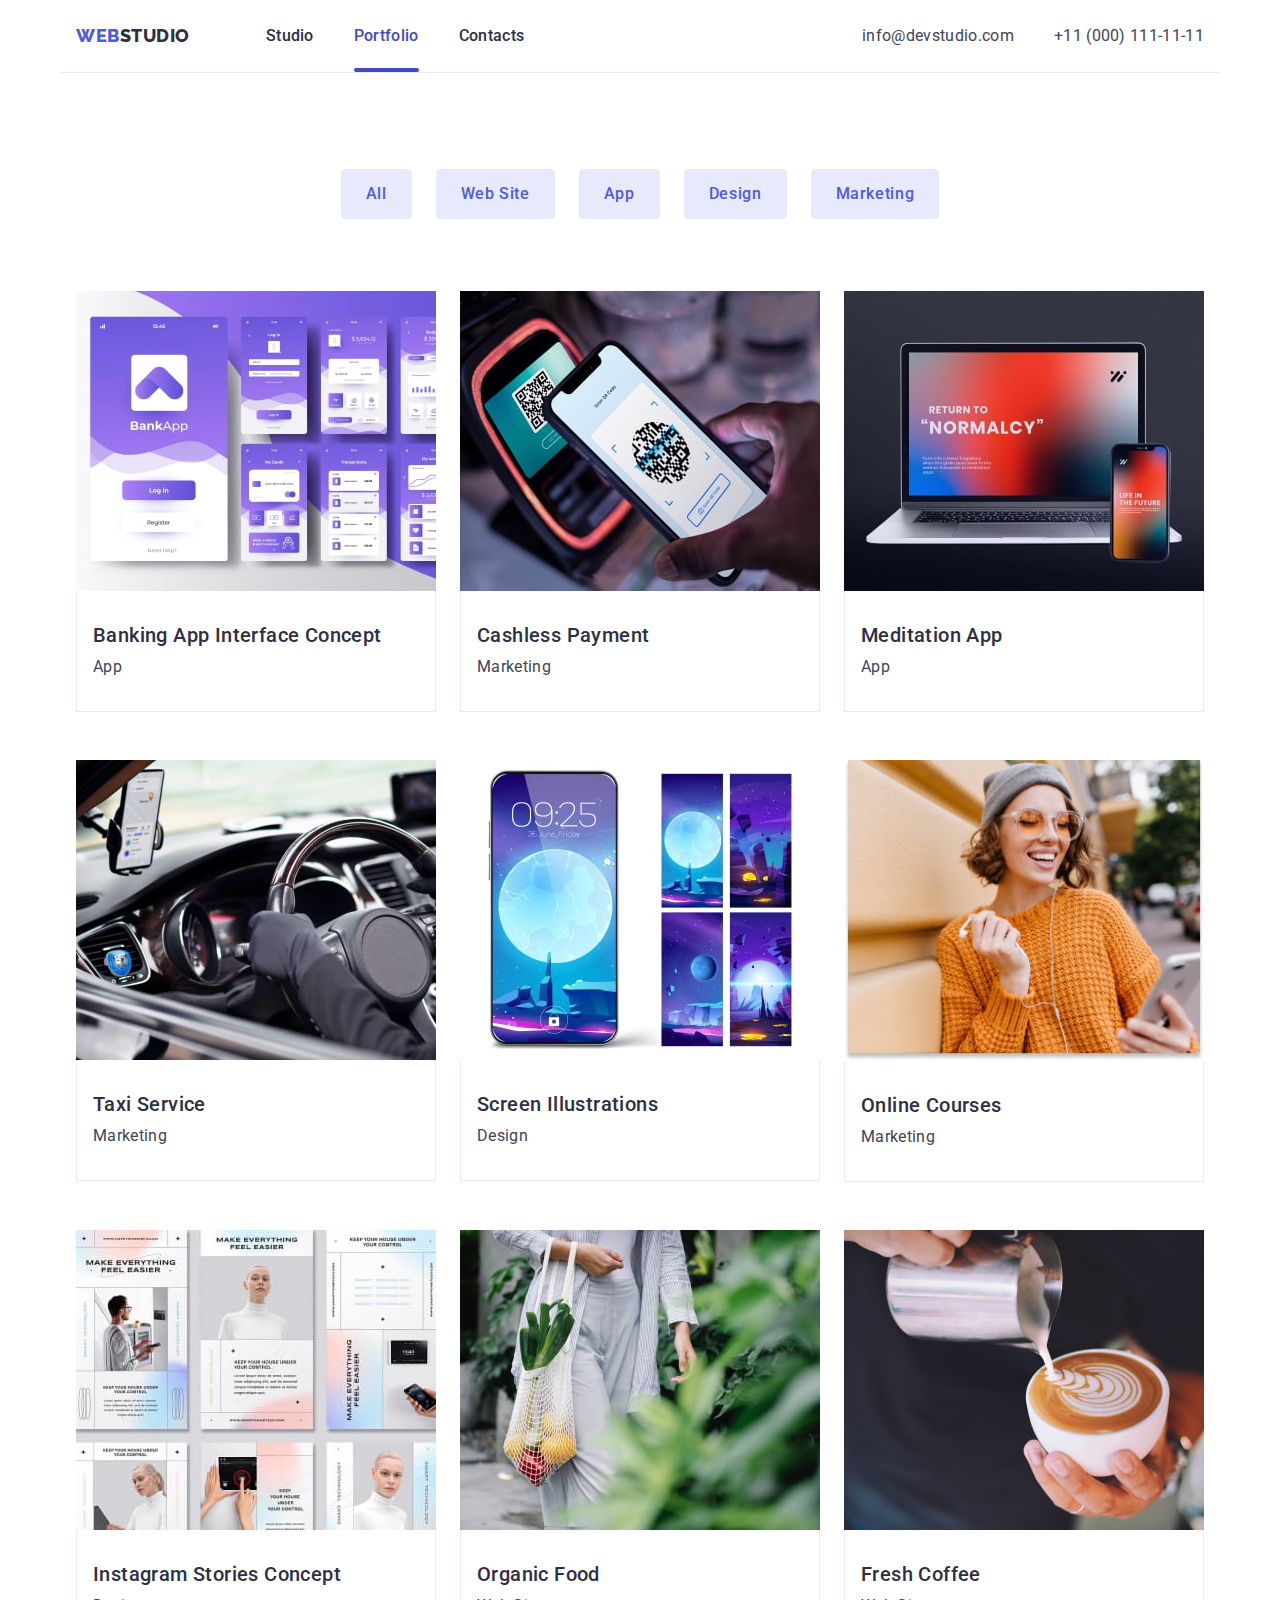
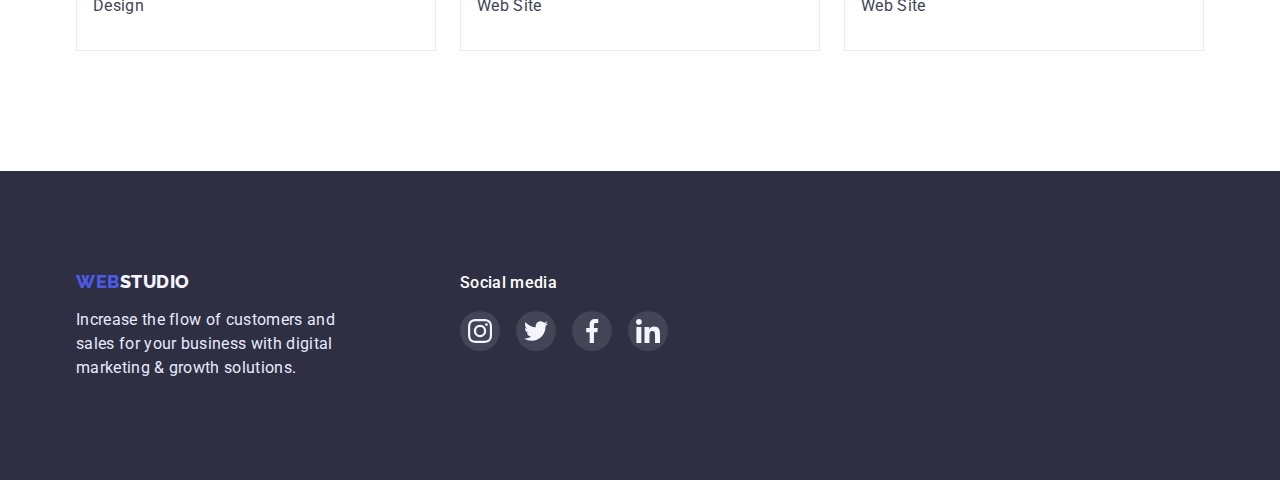
==== portfolio.html @ c79f10d1 "add previous files, add underline nav" ====
<!DOCTYPE html>
<html lang="en">
  <head>
    <meta charset="UTF-8" />
    <meta http-equiv="X-UA-Compatible" content="IE=edge" />
    <meta name="viewport" content="width=device-width, initial-scale=1.0" />
    <title>Portfolio</title>
    <link rel="preconnect" href="https://fonts.googleapis.com" />
    <link rel="preconnect" href="https://fonts.gstatic.com" crossorigin />
    <link
      href="https://fonts.googleapis.com/css2?family=Raleway:wght@800&family=Roboto:wght@400;500;700;900&display=swap"
      rel="stylesheet"
    />
    <link
      rel="stylesheet"
      href="https://cdnjs.cloudflare.com/ajax/libs/modern-normalize/1.1.0/modern-normalize.min.css"
    />
    <link rel="stylesheet" href="./css/styles.css" />
  </head>
  <body>
    <header class="header">
      <div class="container header-nav">
        <nav class="main-nav">
          <a class="logo link" href="./index.html"
            >Web<span class="studio-header-logo">Studio</span></a
          >
          <ul class="header-list list">
            <li class="item">
              <a class="header-link link" href="./index.html">Studio</a>
            </li>
            <li class="item">
              <a class="current-link header-link link" href="./portfolio.html"
                >Portfolio</a
              >
            </li>
            <li class="item">
              <a class="header-link link" href="">Contacts</a>
            </li>
          </ul>
        </nav>
        <address class="header-address">
          <ul class="address-list list">
            <li class="item">
              <a class="address-link link" href="mailto:info@devstudio.com"
                >info@devstudio.com</a
              >
            </li>
            <li class="item">
              <a class="address-link link" href="tel:+110001111111"
                >+11 (000) 111-11-11</a
              >
            </li>
          </ul>
        </address>
      </div>
    </header>
    <main>
      <section class="portfolio-section section">
        <div class="container">
          <h1 class="visually-hidden">Portfolio</h1>
          <ul class="filter-list list">
            <li class="item">
              <button class="filter-btn" type="button">All</button>
            </li>
            <li class="item">
              <button class="filter-btn" type="button">Web Site</button>
            </li>
            <li class="item">
              <button class="filter-btn" type="button">App</button>
            </li>
            <li class="item">
              <button class="filter-btn" type="button">Design</button>
            </li>
            <li class="item">
              <button class="filter-btn" type="button">Marketing</button>
            </li>
          </ul>
          <ul class="portfolio-list list">
            <li class="item">
              <a class="portfolio-link link" href="">
                <img
                  class="portfolio-img"
                  src="./images2/banking-app.jpg"
                  alt="banking app"
                  width="360"
                  height="300"
                />
                <div class="portfolio-img-text">
                  <h2 class="third-title-section">
                    Banking App Interface Concept
                  </h2>
                  <p class="portfolio-text">App</p>
                </div>
              </a>
            </li>
            <li class="item">
              <a class="portfolio-link link" href="">
                <img
                  class="portfolio-img"
                  src="./images2/cashless-payment.jpg"
                  alt="cashless-payment"
                  width="360"
                  height="300"
                />
                <div class="portfolio-img-text">
                  <h2 class="third-title-section">Cashless Payment</h2>
                  <p class="portfolio-text">Marketing</p>
                </div>
              </a>
            </li>
            <li class="item">
              <a class="portfolio-link link" href="">
                <img
                  class="portfolio-img"
                  src="./images2/meditaion-app.jpg"
                  alt="meditaion-app"
                  width="360"
                  height="300"
                />
                <div class="portfolio-img-text">
                  <h2 class="third-title-section">Meditation App</h2>
                  <p class="portfolio-text">App</p>
                </div>
              </a>
            </li>
            <li class="item">
              <a class="portfolio-link link" href="">
                <img
                  class="portfolio-img"
                  src="./images2/taxi-service.jpg"
                  alt="taxi-service"
                  width="360"
                  height="300"
                />
                <div class="portfolio-img-text">
                  <h2 class="third-title-section">Taxi Service</h2>
                  <p class="portfolio-text">Marketing</p>
                </div>
              </a>
            </li>
            <li class="item">
              <a class="portfolio-link link" href="">
                <img
                  class="portfolio-img"
                  src="./images2/screen-illustrations.jpg"
                  alt="screen-illustrations"
                  width="360"
                  height="300"
                />
                <div class="portfolio-img-text">
                  <h2 class="third-title-section">Screen Illustrations</h2>
                  <p class="portfolio-text">Design</p>
                </div>
              </a>
            </li>
            <li class="item">
              <a class="portfolio-link link" href="">
                <img
                  class="portfolio-img"
                  src="./images2/online-courses.jpg"
                  alt="online-courses"
                  width="360"
                  height="300"
                />
                <div class="portfolio-img-text">
                  <h2 class="third-title-section">Online Courses</h2>
                  <p class="portfolio-text">Marketing</p>
                </div>
              </a>
            </li>
            <li class="item">
              <a class="portfolio-link link" href="">
                <img
                  class="portfolio-img"
                  src="./images2/stories-concept.jpg"
                  alt="stories-concept"
                  width="360"
                  height="300"
                />
                <div class="portfolio-img-text">
                  <h2 class="third-title-section">Instagram Stories Concept</h2>
                  <p class="portfolio-text">Design</p>
                </div>
              </a>
            </li>
            <li class="item">
              <a class="portfolio-link link" href="">
                <img
                  class="portfolio-img"
                  src="./images2/organic-food.jpg"
                  alt="organic-food"
                  width="360"
                  height="300"
                />
                <div class="portfolio-img-text">
                  <h2 class="third-title-section">Organic Food</h2>
                  <p class="portfolio-text">Web Site</p>
                </div>
              </a>
            </li>
            <li class="item">
              <a class="portfolio-link link" href="">
                <img
                  class="portfolio-img"
                  src="./images2/fresh-coffee.jpg"
                  alt="fresh-coffee"
                  width="360"
                  height="300"
                />
                <div class="portfolio-img-text">
                  <h2 class="third-title-section">Fresh Coffee</h2>
                  <p class="portfolio-text">Web Site</p>
                </div>
              </a>
            </li>
          </ul>
        </div>
      </section>
    </main>
    <footer class="footer">
      <div class="container social-media-add">
        <div>
          <a class="logo link logo-footer" href="./index.html">
            Web<span class="studio-footer-logo">Studio</span></a
          >
          <p class="footer-text">
            Increase the flow of customers and sales for your business with
            digital marketing & growth solutions.
          </p>
        </div>
        <div class="social-media-container">
          <p class="text-sm">Social media</p>
          <ul class="list list-icons-sm">
            <li class="item-icon-sm">
              <a
                class="link-sm"
                href=""
                target="_blank"
                rel="noopener noreferrer nofollow"
              >
                <svg class="icon-sm" width="24" height="24">
                  <use href="./images/symbol-defs.svg#instagram"></use>
                </svg>
              </a>
            </li>
            <li class="item-icon-sm">
              <a
                class="link-sm"
                href=""
                target="_blank"
                rel="noopener noreferrer nofollow"
              >
                <svg class="icon-sm" width="24" height="24">
                  <use href="./images/symbol-defs.svg#twitter"></use>
                </svg>
              </a>
            </li>
            <li class="item-icon-sm">
              <a
                class="link-sm"
                href=""
                target="_blank"
                rel="noopener noreferrer nofollow"
              >
                <svg class="icon-sm" width="24" height="24">
                  <use href="./images/symbol-defs.svg#facebook"></use>
                </svg>
              </a>
            </li>
            <li class="item-icon-sm">
              <a
                class="link-sm"
                href=""
                target="_blank"
                rel="noopener noreferrer nofollow"
              >
                <svg class="icon-sm" width="24" height="24">
                  <use href="./images/symbol-defs.svg#linkedin"></use>
                </svg>
              </a>
            </li>
          </ul>
        </div>
      </div>
    </footer>
  </body>
</html>
---- css/styles.css ----
:root {
  --color-iris: #4d5ae5;
  --color-ocean: #404bbf;
  --color-navy-blue: #2e2f42;
  --color-green: #31d0aa;
  --color-slate: #434455;
  --color-light-slate: #8e8f99;
  --color-cornflower: #e7e9fc;
  --color-cloud: #f4f4fd;
  --color-navy-blue-modal: #2e2f42;
  --color-grey: #2e2f42;
  --color-white: #ffffff;
}

body {
  font-family: 'Roboto', sans-serif;
  font-weight: 500;
  font-style: normal;
  background-color: var(--color-white);
  color: var(--color-slate);
}

.link {
  text-decoration: none;
}

.list {
  list-style: none;
}

.container {
  margin-left: auto;
  margin-right: auto;
  width: 1158px;
  padding-left: 15px;
  padding-right: 15px;
  /* outline: 4px solid tomato; */
}

.section {
  padding-top: 120px;
  padding-bottom: 120px;
}

/* Logo */
.logo {
  font-family: 'Raleway', sans-serif;
  font-weight: 800;
  font-size: 18px;
  line-height: 1.17;
  letter-spacing: 0.03em;
  text-transform: uppercase;
  color: var(--color-iris);
}

.studio-header-logo {
  color: var(--color-navy-blue);
}

.studio-footer-logo {
  color: var(--color-cloud);
}

/* Menu nav, address */

.header .container {
  border-bottom: 1px solid var(--color-cornflower);
}

.header-link {
  position: relative;
  display: block;
  padding-top: 24px;
  padding-bottom: 24px;

  font-size: 16px;
  line-height: 1.5;
  letter-spacing: 0.02em;
  color: var(--color-navy-blue);
}

/* Add bottom underline for current page */

.current-link {
  color: var(--color-ocean);
}

.current-link::after {
  display: inline-block;
  content: '';
  position: absolute;
  bottom: 0;
  right: 0;
  width: 100%;
  height: 4px;
  background: var(--color-ocean);
  border-radius: 2px;
}

.header-address {
  font-style: normal;
  margin-left: auto;
}
.address-link {
  font-weight: 400;
  font-size: 16px;
  line-height: 1.5;
  letter-spacing: 0.02em;
  color: inherit;
}
.header-link:is(:hover, :focus),
.address-link:is(:hover, :focus) {
  color: var(--color-ocean);
}

.header-nav {
  display: flex;
  align-items: center;
}

.main-nav {
  display: flex;
  align-items: center;
}
.header-list {
  display: flex;
  margin-left: 76px;
  padding-left: 0;
  margin-top: 0;
  margin-bottom: 0;
}

.header-list .item:not(:last-child) {
  margin-right: 40px;
}

.address-list {
  display: flex;
  padding-left: 0;
  margin: 0;
}

.address-list .item + .item {
  margin-left: 40px;
}

/* Hero */

.hero {
  background-color: var(--color-navy-blue);
  text-align: center;
  padding-top: 188px;
  padding-bottom: 188px;
}

.overlay {
  max-width: 1440px;
  height: 600px;
  margin-left: auto;
  margin-right: auto;

  background-image: linear-gradient(
      to right,
      rgba(46, 47, 66, 0.7),
      rgba(46, 47, 66, 0.7)
    ),
    url('../images/people-office.jpg');
}

.hero-title {
  margin-top: 0;
  margin-bottom: 48px;
  margin-left: auto;
  margin-right: auto;
  max-width: 496px;

  font-weight: 700;
  font-size: 56px;
  line-height: 1.07;
  letter-spacing: 0.02em;
  text-align: center;
  color: var(--color-white);
}

.hero-btn {
  display: inline-block;
  min-width: 169px;
  padding: 16px 32px;
  border-radius: 4px;
  border: 1px solid transparent;

  font-family: inherit;
  font-weight: inherit;
  background-color: var(--color-iris);
  font-size: 16px;
  line-height: 1.5;
  letter-spacing: 0.04em;
  color: var(--color-white);
  cursor: pointer;
}

.hero-btn:is(:hover, :focus) {
  background-color: var(--color-ocean);
}

/* Modal window */
.backdrop {
  position: fixed;
  top: 0;
  left: 0;

  width: 100%;
  height: 100%;
  background-color: rgba(46, 47, 66, 0.4);
}

.modal {
  position: absolute;
  width: 408px;
  height: 576px;
  /* top: 50%;
  left: 50%;
  transform: translate(-50%, -50%); */

  background: #fcfcfc;
  box-shadow: 0px 1px 1px rgba(0, 0, 0, 0.14), 0px 1px 3px rgba(0, 0, 0, 0.12),
    0px 2px 1px rgba(0, 0, 0, 0.2);
  border-radius: 4px;
}

/* Our advantages */

.visually-hidden {
  position: absolute;
  width: 1px;
  height: 1px;
  margin: -1px;
  border: 0;
  padding: 0;
  white-space: nowrap;
  clip-path: inset(100%);
  clip: rect(0 0 0 0);
  overflow: hidden;
}

.advantages-list {
  display: flex;
  margin-top: 0;
  margin-bottom: 0;
  padding-left: 0;
  padding-right: 0;
}

.advantages-list .item {
  flex-basis: calc((100%-72px) / 4);
  margin-right: 24px;
  align-items: center;
}

.advantages-list .item:last-child {
  margin-right: 0;
}

.third-title-section {
  margin-top: 0;
  margin-bottom: 8px;

  font-weight: inherit;
  font-size: 20px;
  line-height: 1.2;
  letter-spacing: 0.02em;
  color: var(--color-navy-blue);
}

.advantages-text,
.member-text,
.portfolio-text {
  margin: 0;

  font-weight: 400;
  font-size: 16px;
  line-height: 1.5;
  letter-spacing: 0.02em;
  color: var(--color-slate);
}

/* Icons advantages */

.item-icon-advantages {
  display: flex;
  width: 264px;
  height: 112px;
  background-color: var(--color-cloud);
  margin-bottom: 8px;
  border-radius: 4px;
  justify-content: center;
  align-items: center;
}

/* What are we doing*/
.doing {
  padding-top: 0;
}

.second-title-section {
  margin-top: 0;
  margin-bottom: 72px;

  font-weight: 700;
  font-size: 36px;
  line-height: 1.11;
  letter-spacing: 0.02em;
  text-align: center;
  text-transform: capitalize;
  color: var(--color-navy-blue);
}

.doing-list {
  display: flex;
  padding-left: 0;
  margin: 0;
}

/* Properties for Images */

.team-img {
  display: block;
  max-width: 100%;
  height: auto;
}

.section-img {
  display: block;
  max-width: 100%;
  height: auto;
  border: 1px solid var(--color-cornflower);
}

.portfolio-img {
  display: block;
  max-width: 100%;
  height: auto;
}

.doing-list .item {
  width: 360px;
}

.doing-list .item + .item {
  margin-left: 24px;
}

/* Our team  */

.team {
  background-color: var(--color-cloud);
}

.team-list {
  display: flex;
  margin: 0;
  padding-left: 0;
  text-align: center;
}

.team-list .item {
  width: calc((100%-72px) / 4);
  margin-right: 24px;
  box-shadow: 0px 1px 6px rgba(46, 47, 66, 0.08),
    0px 1px 1px rgba(46, 47, 66, 0.16), 0px 2px 1px rgba(46, 47, 66, 0.08);
}

.team-list .item:last-child {
  margin-right: 0;
}

.team-img-text {
  padding: 32px 16px;
  background-color: var(--color-white);
  border-radius: 0px 0px 4px 4px;
}

/* Icons team */

.list-icons-member {
  display: flex;
  padding: 0;
  margin-top: 8px;
}

.item-icon-member {
  width: 40px;
  height: 40px;
  margin-right: 24px;
}

.item-icon-member:last-child {
  margin-right: 0;
}

.link-member:is(:hover, :focus, :active) {
  background-color: var(--color-ocean);
}

.link-member {
  display: flex;
  width: 100%;
  height: 100%;
  border-radius: 50%;
  background-color: var(--color-iris);
  color: var(--color-cloud);
  justify-content: center;
  align-items: center;
}

.icon-member {
  fill: currentColor;
}

/* Icons Customers */

.customers-list {
  display: flex;
  padding: 0;
  margin: 0;
}

.item-icon-customer {
  width: 168px;
  height: 88px;
  margin-right: 24px;
}

.item-icon-customer:last-child {
  margin-right: 0;
}

.link-customer {
  display: flex;
  width: 100%;
  height: 100%;
  color: var(--color-light-slate);
  border: 1px solid var(--color-light-slate);
  border-radius: 4px;
  justify-content: center;
  align-items: center;
}

.icon-customer {
  fill: currentColor;
}

/* Hover/focus icons-customers */

.link-customer:is(:hover, :focus) {
  border: 1px solid var(--color-ocean);
}

.link-customer:is(:hover, :focus, :active) {
  color: var(--color-ocean);
}

/* Footer */

.footer {
  padding-top: 100px;
  padding-bottom: 100px;
  background-color: var(--color-navy-blue);
}

.logo-footer {
  display: block;
  margin-bottom: 16px;
}

.footer-text {
  width: 264px;
  margin: 0;
  font-weight: 400;
  font-size: 16px;
  line-height: 1.5;
  letter-spacing: 0.02em;
  color: var(--color-cornflower);
}

.social-media-add {
  display: flex;
}

.text-sm {
  margin-top: 0;

  font-weight: inherit;
  color: var(--color-white);
  font-size: 16px;
  line-height: 1.5;
  letter-spacing: 0.02em;
}

.social-media-container {
  margin-left: 120px;
}

/* Icons Social Media */

.list-icons-sm {
  display: flex;
  padding: 0;
  margin: 0;
}

.item-icon-sm {
  width: 40px;
  height: 40px;
  margin-right: 16px;
}

.item-icon-sm:last-child {
  margin-right: 0;
}

.link-sm {
  display: flex;
  width: 100%;
  height: 100%;
  border-radius: 50%;
  color: var(--color-cloud);
  background-color: rgba(255, 255, 255, 0.1);
  justify-content: center;
  align-items: center;
}

.icon-sm {
  fill: currentColor;
}

.link-sm:is(:hover, :focus, :active) {
  background-color: var(--color-green);
}

/* Filter buttons */

.filter-btn {
  background-color: var(--color-cornflower);
  font-family: inherit;
  font-weight: inherit;
  font-size: 16px;
  line-height: 1.5;
  letter-spacing: 0.04em;
  color: var(--color-iris);
  border: 1px solid var(--color-cornflower);
  border-radius: 4px;
  cursor: pointer;
}

.filter-btn:is(:hover, :focus) {
  background-color: var(--color-ocean);
  color: var(--color-white);
  box-shadow: 0px 3px 1px rgba(0, 0, 0, 0.1), 0px 2px 1px rgba(0, 0, 0, 0.08),
    0px 2px 2px rgba(0, 0, 0, 0.12);
  border-color: transparent;
}

.filter-list {
  display: flex;
  padding-left: 0;
  margin-top: 0;
  margin-bottom: 0;

  justify-content: center;
  gap: 24px;
}

/* Portfolio-cards */

.portfolio-section {
  padding-top: 96px;
}

.filter-btn {
  display: block;
  padding: 12px 24px;
}

.portfolio-list {
  display: flex;
  flex-wrap: wrap;
  padding-left: 0;
  margin-bottom: 0;
  margin-top: 72px;
  row-gap: 48px;
  column-gap: 24px;
}

.portfolio-link:is(:hover, :focus) {
  box-shadow: 0px 1px 6px rgba(46, 47, 66, 0.08),
    0px 1px 1px rgba(46, 47, 66, 0.16), 0px 2px 1px rgba(46, 47, 66, 0.08);
}

.portfolio-link {
  display: block;
}

.portfolio-img-text {
  padding-top: 32px;
  padding-bottom: 32px;
  padding-left: 16px;
  border: 1px solid var(--color-cornflower);
  border-top: none;
}
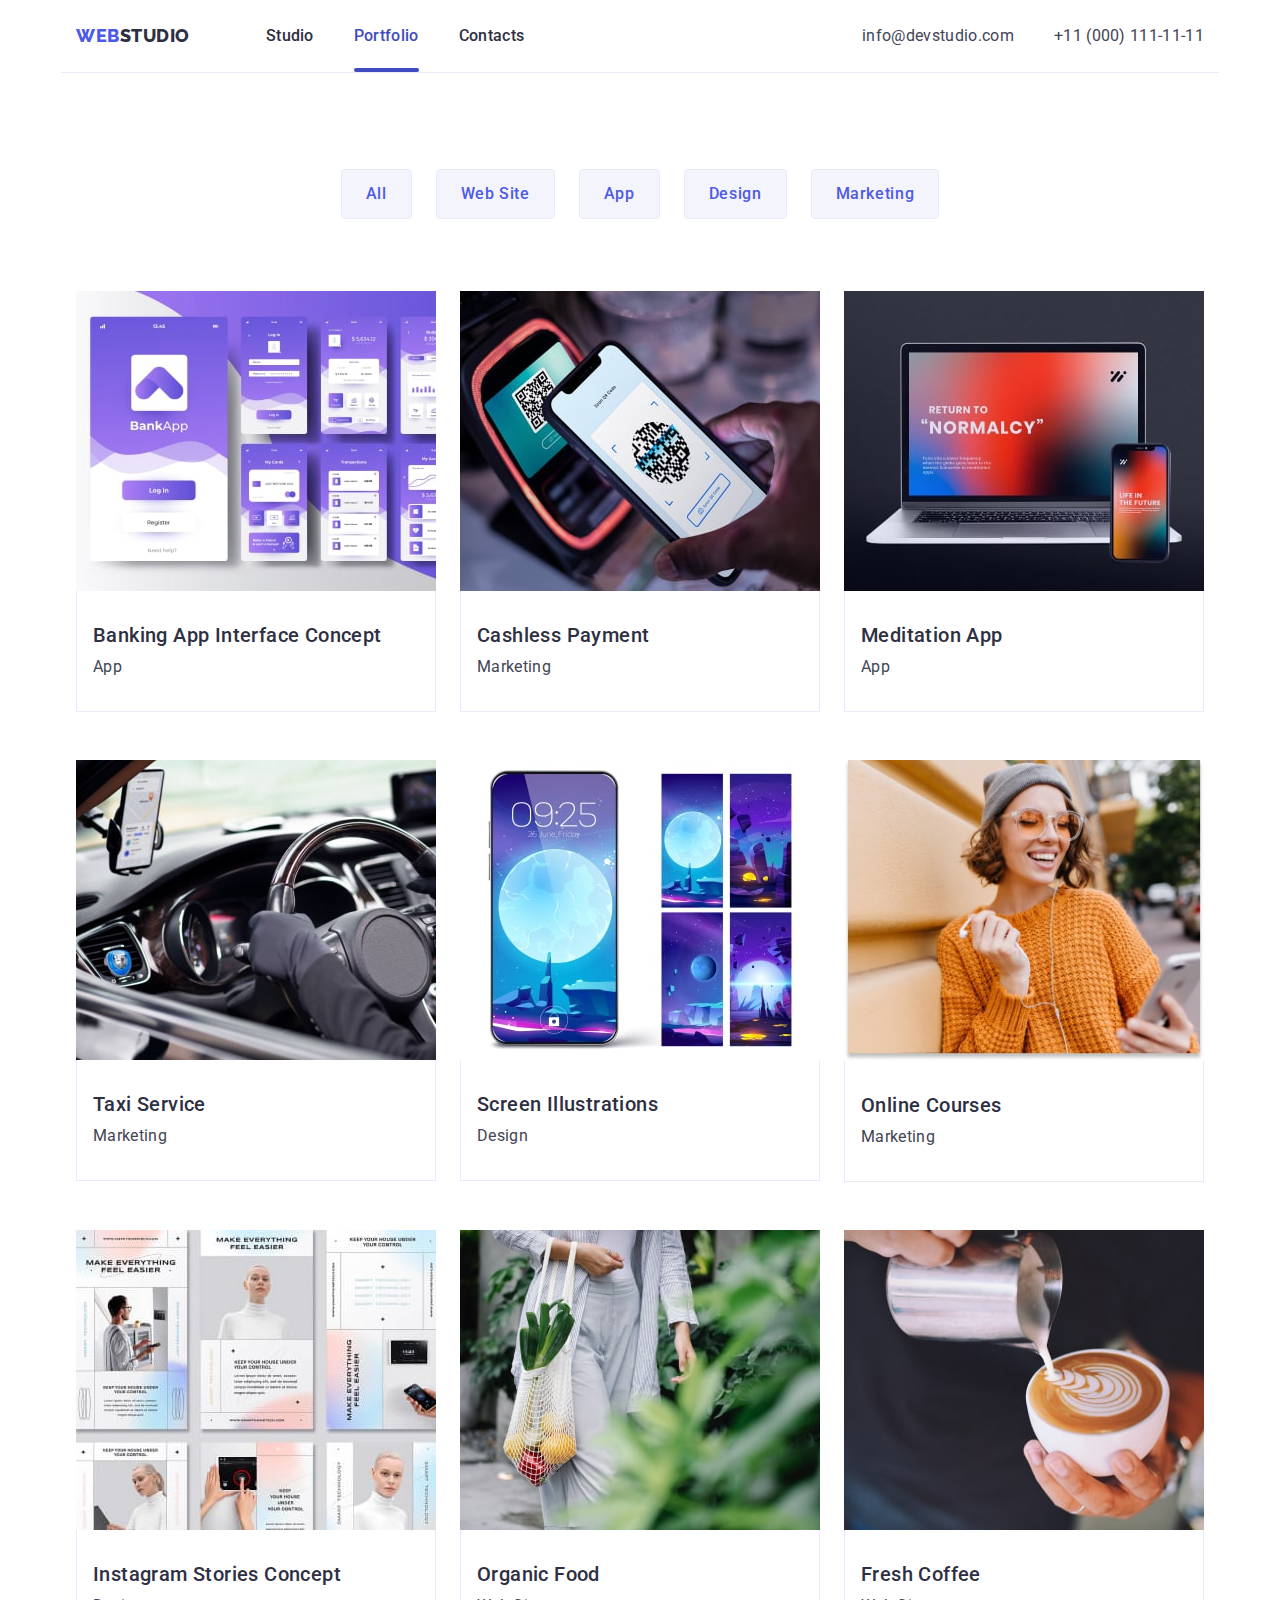
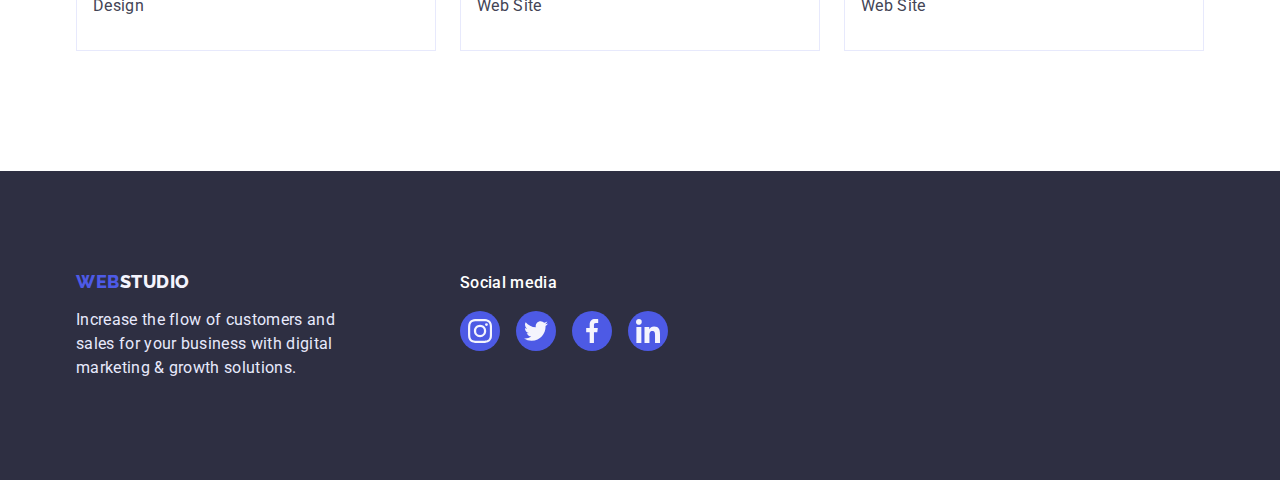
==== commit 223a3050: "add css transitions on portfolio-cards" ====
--- a/portfolio.html
+++ b/portfolio.html
@@ -75,16 +75,29 @@
               <button class="filter-btn" type="button">Marketing</button>
             </li>
           </ul>
+
+          <!-- Portfolio -->
+
           <ul class="portfolio-list list">
             <li class="item">
               <a class="portfolio-link link" href="">
-                <img
-                  class="portfolio-img"
-                  src="./images2/banking-app.jpg"
-                  alt="banking app"
-                  width="360"
-                  height="300"
-                />
+                <div class="portfolio-thumbs">
+                  <div class="overlay-container">
+                    <p class="portfolio-thumbs-text">
+                      14 Stylish and User-Friendly App Design Concepts · Task
+                      Manager App · Calorie Tracker App · Exotic Fruit Ecommerce
+                      App · Cloud Storage App
+                    </p>
+                  </div>
+
+                  <img
+                    class="portfolio-img"
+                    src="./images2/banking-app.jpg"
+                    alt="banking app"
+                    width="360"
+                    height="300"
+                  />
+                </div>
                 <div class="portfolio-img-text">
                   <h2 class="third-title-section">
                     Banking App Interface Concept
@@ -95,13 +108,22 @@
             </li>
             <li class="item">
               <a class="portfolio-link link" href="">
-                <img
-                  class="portfolio-img"
-                  src="./images2/cashless-payment.jpg"
-                  alt="cashless-payment"
-                  width="360"
-                  height="300"
-                />
+                <div class="portfolio-thumbs">
+                  <div class="overlay-container">
+                    <p class="portfolio-thumbs-text">
+                      14 Stylish and User-Friendly App Design Concepts · Task
+                      Manager App · Calorie Tracker App · Exotic Fruit Ecommerce
+                      App · Cloud Storage App
+                    </p>
+                  </div>
+                  <img
+                    class="portfolio-img"
+                    src="./images2/cashless-payment.jpg"
+                    alt="cashless-payment"
+                    width="360"
+                    height="300"
+                  />
+                </div>
                 <div class="portfolio-img-text">
                   <h2 class="third-title-section">Cashless Payment</h2>
                   <p class="portfolio-text">Marketing</p>
@@ -110,13 +132,23 @@
             </li>
             <li class="item">
               <a class="portfolio-link link" href="">
-                <img
-                  class="portfolio-img"
-                  src="./images2/meditaion-app.jpg"
-                  alt="meditaion-app"
-                  width="360"
-                  height="300"
-                />
+                <div class="portfolio-thumbs">
+                  <div class="overlay-container">
+                    <p class="portfolio-thumbs-text">
+                      14 Stylish and User-Friendly App Design Concepts · Task
+                      Manager App · Calorie Tracker App · Exotic Fruit Ecommerce
+                      App · Cloud Storage App
+                    </p>
+                  </div>
+                  <img
+                    class="portfolio-img"
+                    src="./images2/meditaion-app.jpg"
+                    alt="meditaion-app"
+                    width="360"
+                    height="300"
+                  />
+                </div>
+
                 <div class="portfolio-img-text">
                   <h2 class="third-title-section">Meditation App</h2>
                   <p class="portfolio-text">App</p>
@@ -125,13 +157,22 @@
             </li>
             <li class="item">
               <a class="portfolio-link link" href="">
-                <img
-                  class="portfolio-img"
-                  src="./images2/taxi-service.jpg"
-                  alt="taxi-service"
-                  width="360"
-                  height="300"
-                />
+                <div class="portfolio-thumbs">
+                  <div class="overlay-container">
+                    <p class="portfolio-thumbs-text">
+                      14 Stylish and User-Friendly App Design Concepts · Task
+                      Manager App · Calorie Tracker App · Exotic Fruit Ecommerce
+                      App · Cloud Storage App
+                    </p>
+                  </div>
+                  <img
+                    class="portfolio-img"
+                    src="./images2/taxi-service.jpg"
+                    alt="taxi-service"
+                    width="360"
+                    height="300"
+                  />
+                </div>
                 <div class="portfolio-img-text">
                   <h2 class="third-title-section">Taxi Service</h2>
                   <p class="portfolio-text">Marketing</p>
@@ -140,13 +181,22 @@
             </li>
             <li class="item">
               <a class="portfolio-link link" href="">
-                <img
-                  class="portfolio-img"
-                  src="./images2/screen-illustrations.jpg"
-                  alt="screen-illustrations"
-                  width="360"
-                  height="300"
-                />
+                <div class="portfolio-thumbs">
+                  <div class="overlay-container">
+                    <p class="portfolio-thumbs-text">
+                      14 Stylish and User-Friendly App Design Concepts · Task
+                      Manager App · Calorie Tracker App · Exotic Fruit Ecommerce
+                      App · Cloud Storage App
+                    </p>
+                  </div>
+                  <img
+                    class="portfolio-img"
+                    src="./images2/screen-illustrations.jpg"
+                    alt="screen-illustrations"
+                    width="360"
+                    height="300"
+                  />
+                </div>
                 <div class="portfolio-img-text">
                   <h2 class="third-title-section">Screen Illustrations</h2>
                   <p class="portfolio-text">Design</p>
@@ -155,13 +205,22 @@
             </li>
             <li class="item">
               <a class="portfolio-link link" href="">
-                <img
-                  class="portfolio-img"
-                  src="./images2/online-courses.jpg"
-                  alt="online-courses"
-                  width="360"
-                  height="300"
-                />
+                <div class="portfolio-thumbs">
+                  <div class="overlay-container">
+                    <p class="portfolio-thumbs-text">
+                      14 Stylish and User-Friendly App Design Concepts · Task
+                      Manager App · Calorie Tracker App · Exotic Fruit Ecommerce
+                      App · Cloud Storage App
+                    </p>
+                  </div>
+                  <img
+                    class="portfolio-img"
+                    src="./images2/online-courses.jpg"
+                    alt="online-courses"
+                    width="360"
+                    height="300"
+                  />
+                </div>
                 <div class="portfolio-img-text">
                   <h2 class="third-title-section">Online Courses</h2>
                   <p class="portfolio-text">Marketing</p>
@@ -170,13 +229,22 @@
             </li>
             <li class="item">
               <a class="portfolio-link link" href="">
-                <img
-                  class="portfolio-img"
-                  src="./images2/stories-concept.jpg"
-                  alt="stories-concept"
-                  width="360"
-                  height="300"
-                />
+                <div class="portfolio-thumbs">
+                  <div class="overlay-container">
+                    <p class="portfolio-thumbs-text">
+                      14 Stylish and User-Friendly App Design Concepts · Task
+                      Manager App · Calorie Tracker App · Exotic Fruit Ecommerce
+                      App · Cloud Storage App
+                    </p>
+                  </div>
+                  <img
+                    class="portfolio-img"
+                    src="./images2/stories-concept.jpg"
+                    alt="stories-concept"
+                    width="360"
+                    height="300"
+                  />
+                </div>
                 <div class="portfolio-img-text">
                   <h2 class="third-title-section">Instagram Stories Concept</h2>
                   <p class="portfolio-text">Design</p>
@@ -185,13 +253,22 @@
             </li>
             <li class="item">
               <a class="portfolio-link link" href="">
-                <img
-                  class="portfolio-img"
-                  src="./images2/organic-food.jpg"
-                  alt="organic-food"
-                  width="360"
-                  height="300"
-                />
+                <div class="portfolio-thumbs">
+                  <div class="overlay-container">
+                    <p class="portfolio-thumbs-text">
+                      14 Stylish and User-Friendly App Design Concepts · Task
+                      Manager App · Calorie Tracker App · Exotic Fruit Ecommerce
+                      App · Cloud Storage App
+                    </p>
+                  </div>
+                  <img
+                    class="portfolio-img"
+                    src="./images2/organic-food.jpg"
+                    alt="organic-food"
+                    width="360"
+                    height="300"
+                  />
+                </div>
                 <div class="portfolio-img-text">
                   <h2 class="third-title-section">Organic Food</h2>
                   <p class="portfolio-text">Web Site</p>
@@ -200,13 +277,22 @@
             </li>
             <li class="item">
               <a class="portfolio-link link" href="">
-                <img
-                  class="portfolio-img"
-                  src="./images2/fresh-coffee.jpg"
-                  alt="fresh-coffee"
-                  width="360"
-                  height="300"
-                />
+                <div class="portfolio-thumbs">
+                  <div class="overlay-container">
+                    <p class="portfolio-thumbs-text">
+                      14 Stylish and User-Friendly App Design Concepts · Task
+                      Manager App · Calorie Tracker App · Exotic Fruit Ecommerce
+                      App · Cloud Storage App
+                    </p>
+                  </div>
+                  <img
+                    class="portfolio-img"
+                    src="./images2/fresh-coffee.jpg"
+                    alt="fresh-coffee"
+                    width="360"
+                    height="300"
+                  />
+                </div>
                 <div class="portfolio-img-text">
                   <h2 class="third-title-section">Fresh Coffee</h2>
                   <p class="portfolio-text">Web Site</p>
--- a/css/styles.css
+++ b/css/styles.css
@@ -10,6 +10,7 @@
   --color-navy-blue-modal: #2e2f42;
   --color-grey: #2e2f42;
   --color-white: #ffffff;
+  --timing-function: cubic-bezier(0.4, 0, 0.2, 1);
 }
 
 body {
@@ -77,6 +78,8 @@
   line-height: 1.5;
   letter-spacing: 0.02em;
   color: var(--color-navy-blue);
+
+  transition: color 250ms var(--timing-function);
 }
 
 /* Add bottom underline for current page */
@@ -107,6 +110,8 @@
   line-height: 1.5;
   letter-spacing: 0.02em;
   color: inherit;
+
+  transition: color 250ms var(--timing-function);
 }
 .header-link:is(:hover, :focus),
 .address-link:is(:hover, :focus) {
@@ -197,6 +202,8 @@
   letter-spacing: 0.04em;
   color: var(--color-white);
   cursor: pointer;
+
+  transition: background-color 250ms var(--timing-function);
 }
 
 .hero-btn:is(:hover, :focus) {
@@ -218,14 +225,57 @@
   position: absolute;
   width: 408px;
   height: 576px;
-  /* top: 50%;
+  top: 50%;
   left: 50%;
-  transform: translate(-50%, -50%); */
+  transform: translate(-50%, -50%);
 
   background: #fcfcfc;
   box-shadow: 0px 1px 1px rgba(0, 0, 0, 0.14), 0px 1px 3px rgba(0, 0, 0, 0.12),
     0px 2px 1px rgba(0, 0, 0, 0.2);
   border-radius: 4px;
+}
+
+.is-hidden {
+  opacity: 0;
+  visibility: hidden;
+  pointer-events: none;
+}
+
+.no-scroll {
+  overflow: hidden;
+}
+
+.close-button {
+  position: absolute;
+  top: 24px;
+  right: 24px;
+  width: 24px;
+  height: 24px;
+  padding: 4px;
+  display: flex;
+  align-items: center;
+  justify-content: center;
+
+  color: var(--color-navy-blue);
+  background: var(--color-cornflower);
+  border: 1px solid rgba(0, 0, 0, 0.1);
+  border-radius: 50%;
+  cursor: pointer;
+
+  transition: background-color 250ms var(--timing-function),
+    color 250ms var(--timing-function);
+}
+
+.close-button:is(:hover, :focus, :active) {
+  color: var(--color-white);
+  background-color: var(--color-ocean);
+}
+.icon-close {
+  fill: currentColor;
+  /* position: absolute; */
+  /* top: 50%;
+  left: 50%;
+  transform: translate(-50%, -50%); */
 }
 
 /* Our advantages */
@@ -411,6 +461,8 @@
   color: var(--color-cloud);
   justify-content: center;
   align-items: center;
+
+  transition: background-color 250ms var(--timing-function);
 }
 
 .icon-member {
@@ -444,6 +496,9 @@
   border-radius: 4px;
   justify-content: center;
   align-items: center;
+
+  transition: color 250ms var(--timing-function),
+    border 250ms var(--timing-function);
 }
 
 .icon-customer {
@@ -452,7 +507,7 @@
 
 /* Hover/focus icons-customers */
 
-.link-customer:is(:hover, :focus) {
+.link-customer:is(:hover, :focus, :active) {
   border: 1px solid var(--color-ocean);
 }
 
@@ -525,9 +580,11 @@
   height: 100%;
   border-radius: 50%;
   color: var(--color-cloud);
-  background-color: rgba(255, 255, 255, 0.1);
+  background-color: var(--color-iris);
   justify-content: center;
   align-items: center;
+
+  transition: background-color 250ms var(--timing-function);
 }
 
 .icon-sm {
@@ -541,7 +598,9 @@
 /* Filter buttons */
 
 .filter-btn {
-  background-color: var(--color-cornflower);
+  display: block;
+  padding: 12px 24px;
+  background-color: var(--color-cloud);
   font-family: inherit;
   font-weight: inherit;
   font-size: 16px;
@@ -551,6 +610,10 @@
   border: 1px solid var(--color-cornflower);
   border-radius: 4px;
   cursor: pointer;
+
+  transition: background-color 250ms var(--timing-function),
+    color 250ms var(--timing-function), box-shadow 250ms var(--timing-function),
+    border-color 250ms var(--timing-function);
 }
 
 .filter-btn:is(:hover, :focus) {
@@ -577,11 +640,6 @@
   padding-top: 96px;
 }
 
-.filter-btn {
-  display: block;
-  padding: 12px 24px;
-}
-
 .portfolio-list {
   display: flex;
   flex-wrap: wrap;
@@ -599,6 +657,8 @@
 
 .portfolio-link {
   display: block;
+
+  transition: box-shadow 250ms var(--timing-function);
 }
 
 .portfolio-img-text {
@@ -608,3 +668,53 @@
   border: 1px solid var(--color-cornflower);
   border-top: none;
 }
+
+/* Overlay portfolio cards and text */
+
+.portfolio-thumbs {
+  position: relative;
+  overflow: hidden;
+}
+
+.overlay-container {
+  position: absolute;
+  top: 0;
+  left: 0;
+  width: 100%;
+  height: 100%;
+  background-color: var(--color-ocean);
+
+  transform: translateY(100%);
+  opacity: 0;
+
+  transition: transform 250ms var(--timing-function),
+    opacity 250ms var(--timing-function);
+}
+
+.portfolio-thumbs-text {
+  margin: 0;
+
+  padding-top: 40px;
+  padding-right: 32px;
+  padding-bottom: 164px;
+  padding-left: 32px;
+
+  font-weight: 400;
+  font-size: 16px;
+  line-height: 1.5;
+  letter-spacing: 0.02em;
+  color: var(--color-cloud);
+  opacity: 0;
+
+  transition: transform 250ms var(--timing-function),
+    opacity 250ms var(--timing-function);
+}
+
+.portfolio-link:is(:hover, :focus) .overlay-container {
+  transform: translateY(0);
+  opacity: 1;
+}
+
+.portfolio-link:is(:hover, :focus) .portfolio-thumbs-text {
+  opacity: 1;
+}
